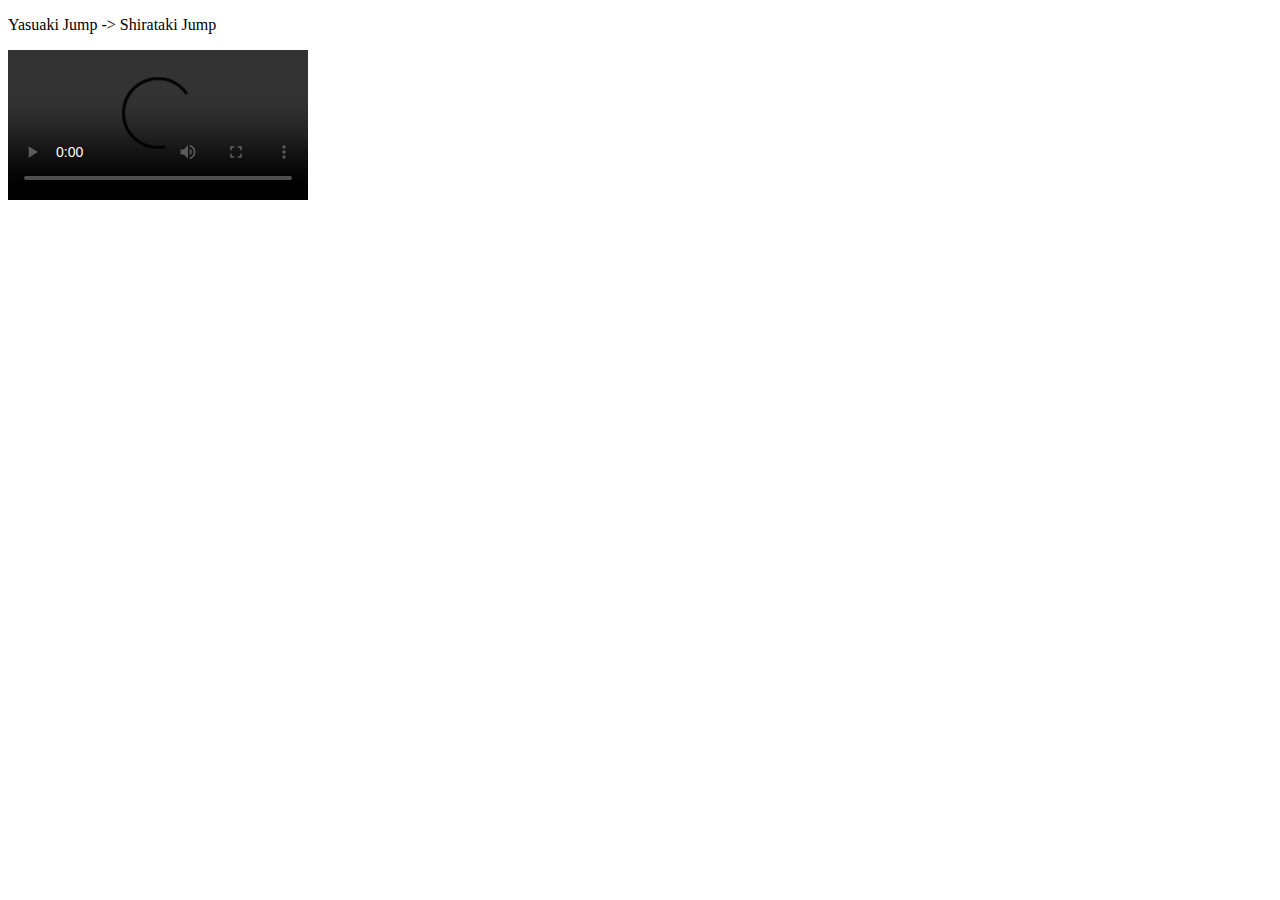
==== picture.html @ aa71ff44 "Picture and Movie function" ====
<!DOCTYPE html>
<html lang="ja">
<head>
  <meta charset="UTF-8">
  <meta http-equiv="X-UA-Compatible" content="IE=edge">
  <meta name="viewport" content="width=device-width, initial-scale=1.0">
  <title>Picture and Movie</title>
</head>
<body>
  <p>Yasuaki Jump -> Shirataki Jump</p>
  <video src = "video/JUMP - SD 480p.mov"controls></video>
</body>
</html>
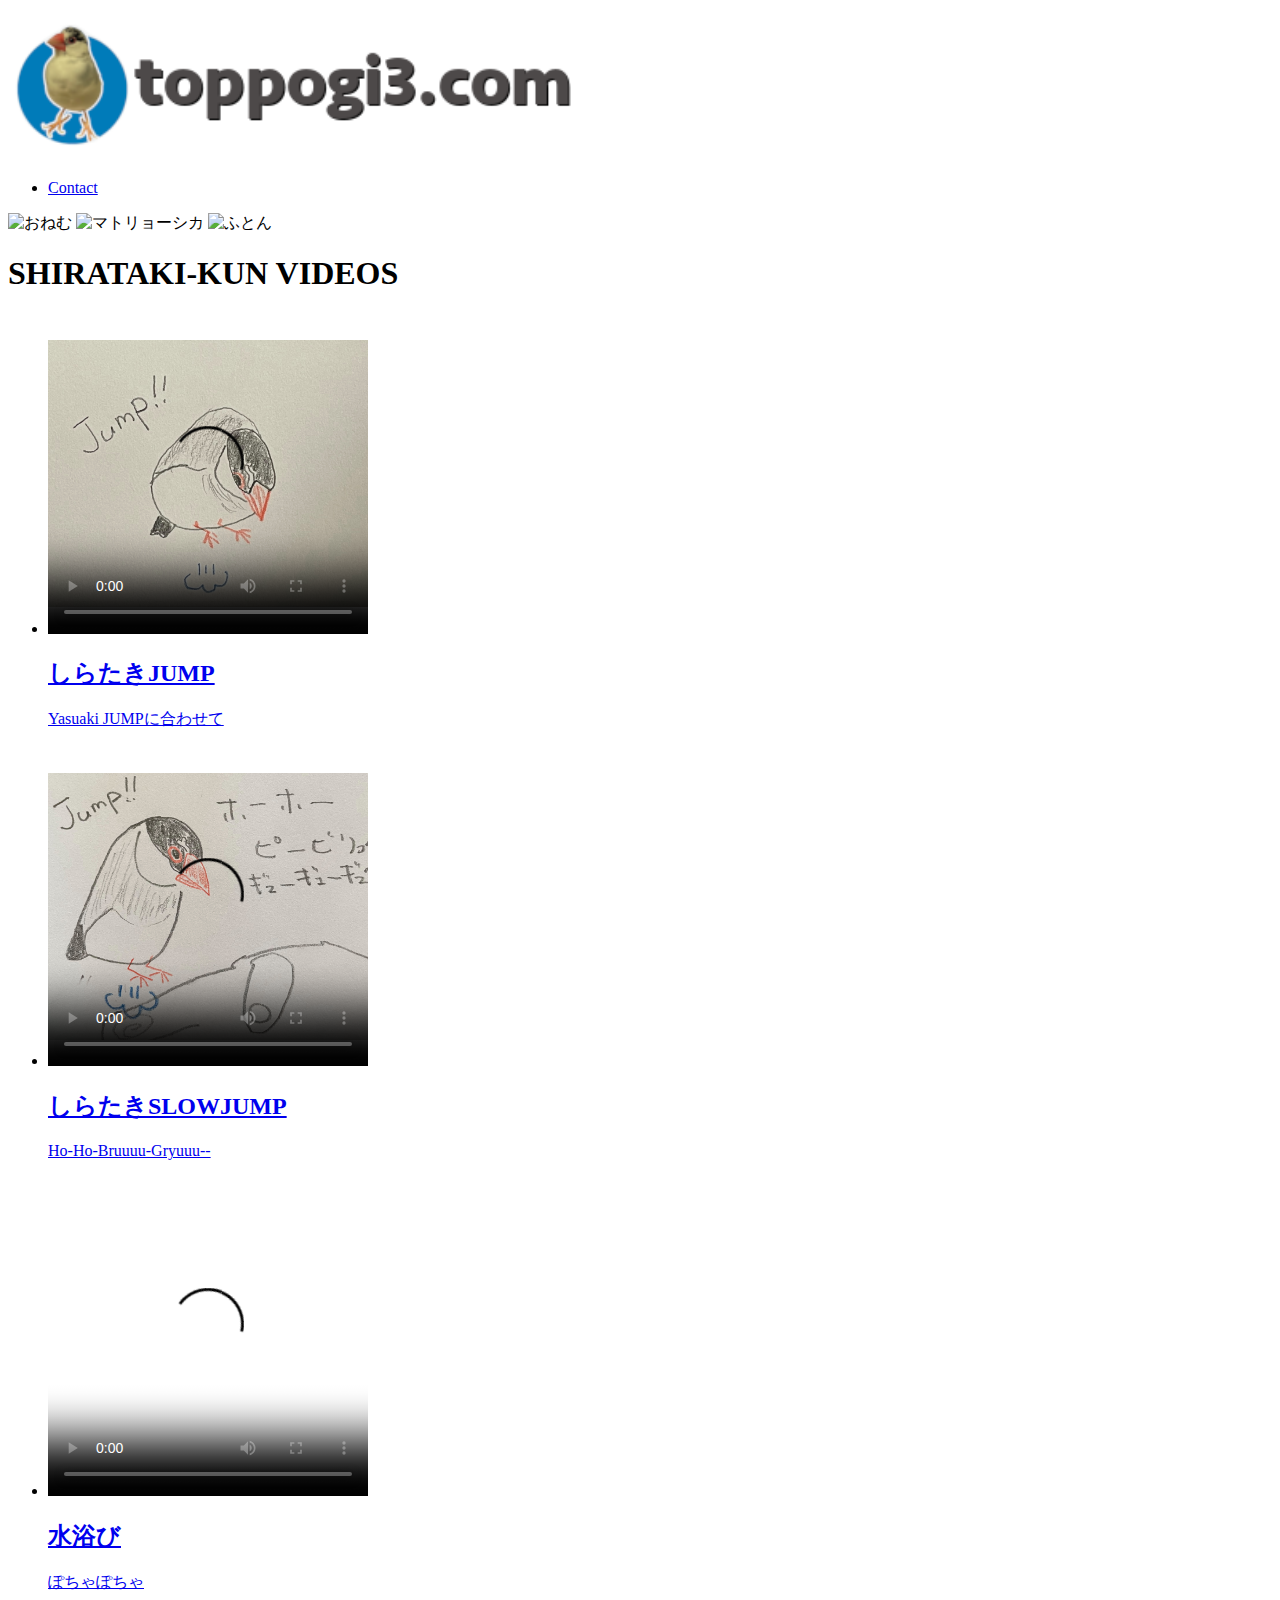
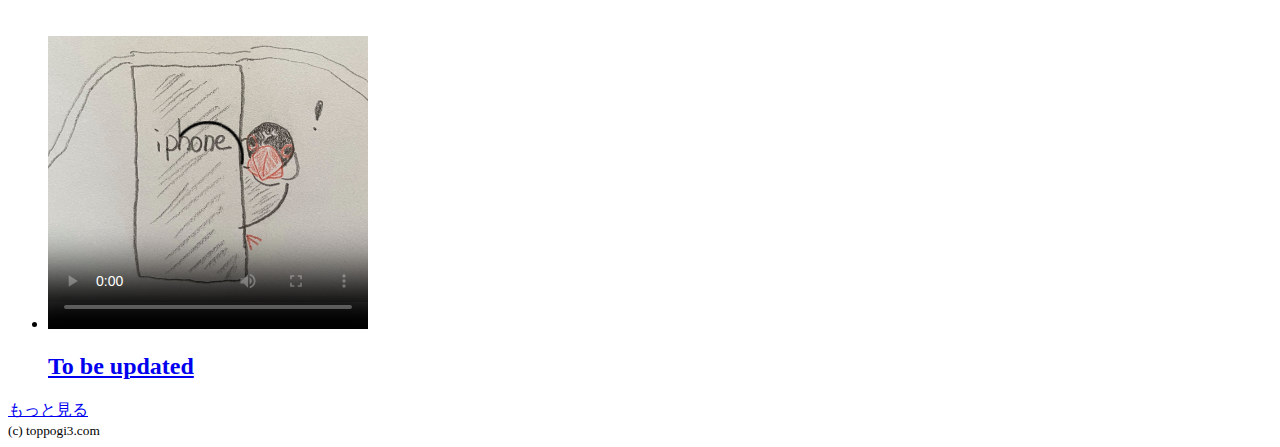
==== commit a50ff1d6: "picture.html" ====
--- a/picture.html
+++ b/picture.html
@@ -4,10 +4,100 @@
   <meta charset="UTF-8">
   <meta http-equiv="X-UA-Compatible" content="IE=edge">
   <meta name="viewport" content="width=device-width, initial-scale=1.0">
-  <title>Picture and Movie</title>
+  <title>写真館</title>
+  <link rel="icon" href="img/favi2.png">
+  <link rel="stylesheet" href="sccvide/style.css">
 </head>
 <body>
-  <p>Yasuaki Jump -> Shirataki Jump</p>
-  <video src = "video/JUMP - SD 480p.mov"controls></video>
+  <header>
+    <div class="container">
+      <a href="picture.html">
+        <h1>
+          <img 
+            src="img/logo.png" 
+            alt="toppogi3"
+            width="45%"
+            height="auto">                        
+          </h1>
+      </a>
+      <nav>
+        <ul>
+          <li>
+            <a href="#" class="btn">Contact</a>
+          </li>
+        </ul>
+      </nav>
+    </div>
+
+  </header>
+  
+  <section class="hero">
+    <img src="video/hero1.jpg" alt="おねむ" class="current">
+    <img src="video/hero2.jpg" alt="マトリョーシカ" >
+    <img src="video/hero3.jpg" alt="ふとん">
+  </section>
+
+  <section class="videos">
+    <div class="container">
+      <h1>SHIRATAKI-KUN VIDEOS</h1>
+      <ul>
+        <li>
+          <a href="#">
+            <video poster="video/JUMP.JPG"
+            width="320px"
+            height="320px"
+            controls>
+            <source src="video/JUMP.mov">
+            </video>
+            <h2>しらたきJUMP</h2>
+            <p>Yasuaki JUMPに合わせて</p>
+          </a>
+        </li>
+        <li>
+          <a href="#">
+            <video poster="video/SLOWJUMP.JPG"
+            width="320px"
+            height="320px"
+            controls>
+            <source src="video/SLOWJUMP.mov">
+            </video>
+            <h2>しらたきSLOWJUMP</h2>
+            <p>Ho-Ho-Bruuuu-Gryuuu--</p>
+          </a>
+        </li>
+        <li>
+          <a href="#">
+            <video poster="video/WATER.JPG"
+            width="320px"
+            height="320px"
+            controls>
+            <source src="video/water.mov">
+            </video>
+            <h2>水浴び</h2>
+            <p>ぽちゃぽちゃ</p>
+          </a>
+        </li>
+        <li>
+          <a href="#">
+            <video poster="video/Hyokori.jpg"
+            width="320px"
+            height="320px"
+            controls>
+            <source src="video/JUMP.mov">
+            </video>
+            <h2>To be updated</h2>
+            <p></p>
+          </a>
+        </li>
+      </ul>
+
+      <a href="#" class="more">もっと見る</a>
+    </div>
+  </section>
+
+  <footer class="copyright"><small>(c) toppogi3.com</small></footer>
+
+
+  <script src="videojs/main.js"></script>
 </body>
 </html>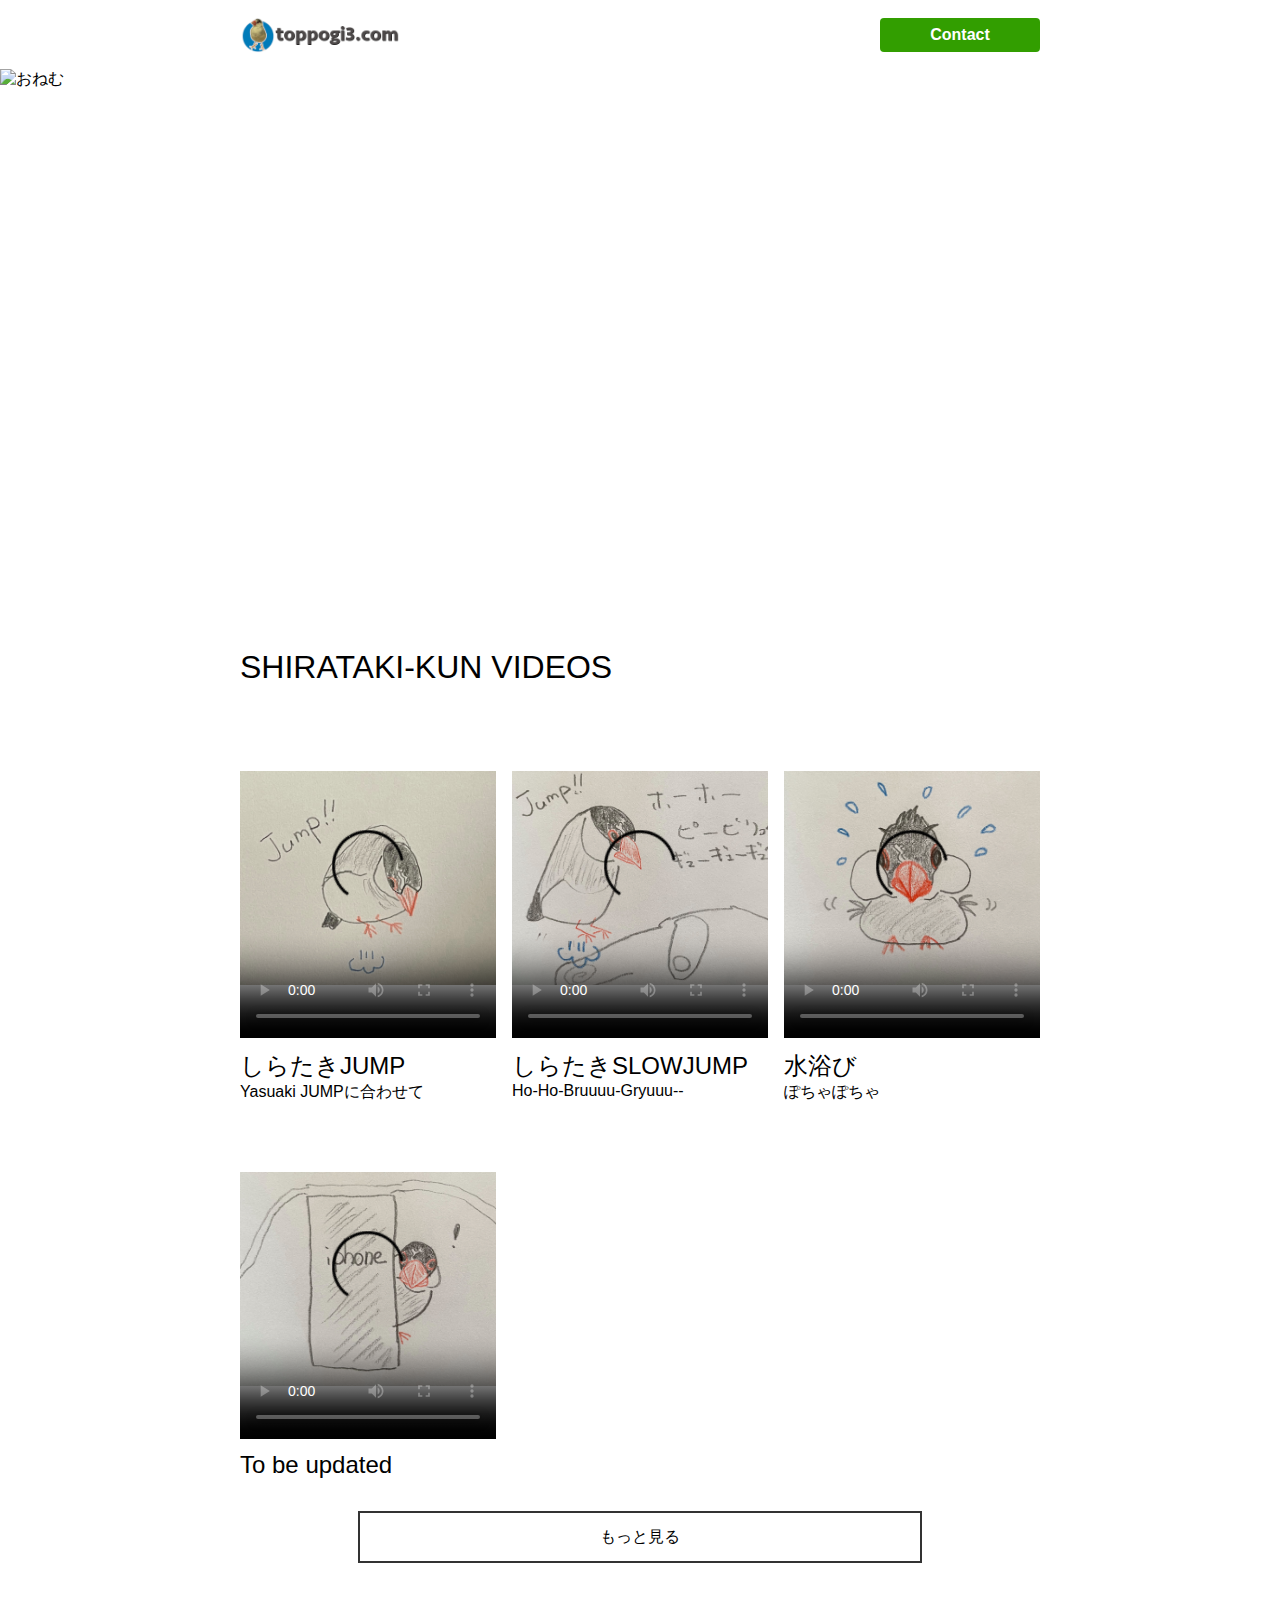
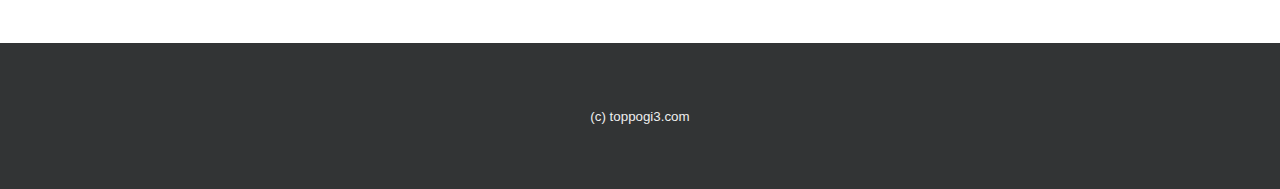
==== commit fa0b9ed6: "Verdion-4 picture.html" ====
--- a/picture.html
+++ b/picture.html
@@ -67,11 +67,11 @@
         </li>
         <li>
           <a href="#">
-            <video poster="video/WATER.JPG"
+            <video poster="video/WATER.jpg"
             width="320px"
             height="320px"
             controls>
-            <source src="video/water.mov">
+            <source src="video/WATER.mov">
             </video>
             <h2>水浴び</h2>
             <p>ぽちゃぽちゃ</p>
--- a/sccvide/style.css
+++ b/sccvide/style.css
@@ -0,0 +1,162 @@
+/* common */
+
+body {
+  margin: 0;
+  font-family: Arial, Helvetica, sans-serif;
+}
+
+h1,
+h2 {
+  margin: 0;
+  font-weight: normal;
+}
+
+p {
+  margin: 0;
+}
+
+a {
+  text-decoration: none;
+  color: inherit;
+}
+
+img {
+  vertical-align: bottom;
+}
+
+.btn {
+  display: block;
+  width: 160px;
+  background: #329e00;
+  color: #fff;
+  text-align: center;
+  padding: 8px 0;
+  border-radius: 4px;
+  font-weight: bold;
+}
+
+.container {
+  margin: 0 16px;
+  /* outline: 2px solid red; */
+}
+
+ul {
+  list-style: none;
+  margin: 0;
+  padding: 0;
+}
+
+a {
+  text-decoration: none;
+  color: inherit;
+  transition: opacity .3s;
+}
+
+a:hover {
+  opacity: .5s;
+
+}
+
+/* header */
+
+header {
+  /* background: #eee; */
+  padding: 16px 0;
+}
+
+header .container {
+  display: flex;
+  justify-content: space-between;
+  align-items: center;
+}
+
+
+/* hero */
+
+.hero {
+  height: 500px;
+}
+
+.hero img {
+  width: 100%;
+  height: 500px;
+  object-fit: cover;
+  position: absolute;
+  opacity: 0;
+  transition: opacity 1s;
+}
+
+.hero img.current {
+  opacity: 1;
+}
+
+/* videos */
+
+.videos {
+  padding: 80px 0;
+}
+
+.videos ul {
+  margin-top: 32px;
+  display: flex;
+  flex-wrap: wrap;
+  gap: 16px;
+}
+
+.videos li {
+  width: calc((100% - 16px) / 2);
+  /* outline: 2px solid blue; */
+}
+
+.videos li video {
+  width: 100%;
+}
+
+.videos li h2 {
+  font-style: 16px;
+  margin-top: 8px;
+}
+
+.videos li a {
+  display: block;
+}
+
+.videos .more {
+  display: block;
+  width: 70%;
+  line-height: 48px;
+  border: 2px solid #333;
+  text-align: center;
+  margin: 32px auto 0;
+}
+
+/* copyright */
+
+.copyright {
+  background: #323435;
+  padding: 64px 0;
+  text-align: center;
+}
+
+.copyright small {
+  font-size: 16ps;
+  color: #EEE;
+}
+
+/* medium screen */
+
+@media (min-width: 600px){
+  .videos li {
+    width: calc((100% - 32px) / 3);
+  }
+}
+
+/* large screen */
+
+@media (min-width: 800px){
+  .container {
+    width: calc(100% - 32px);
+    margin: 0 auto;
+    max-width: 800px;
+  }
+}